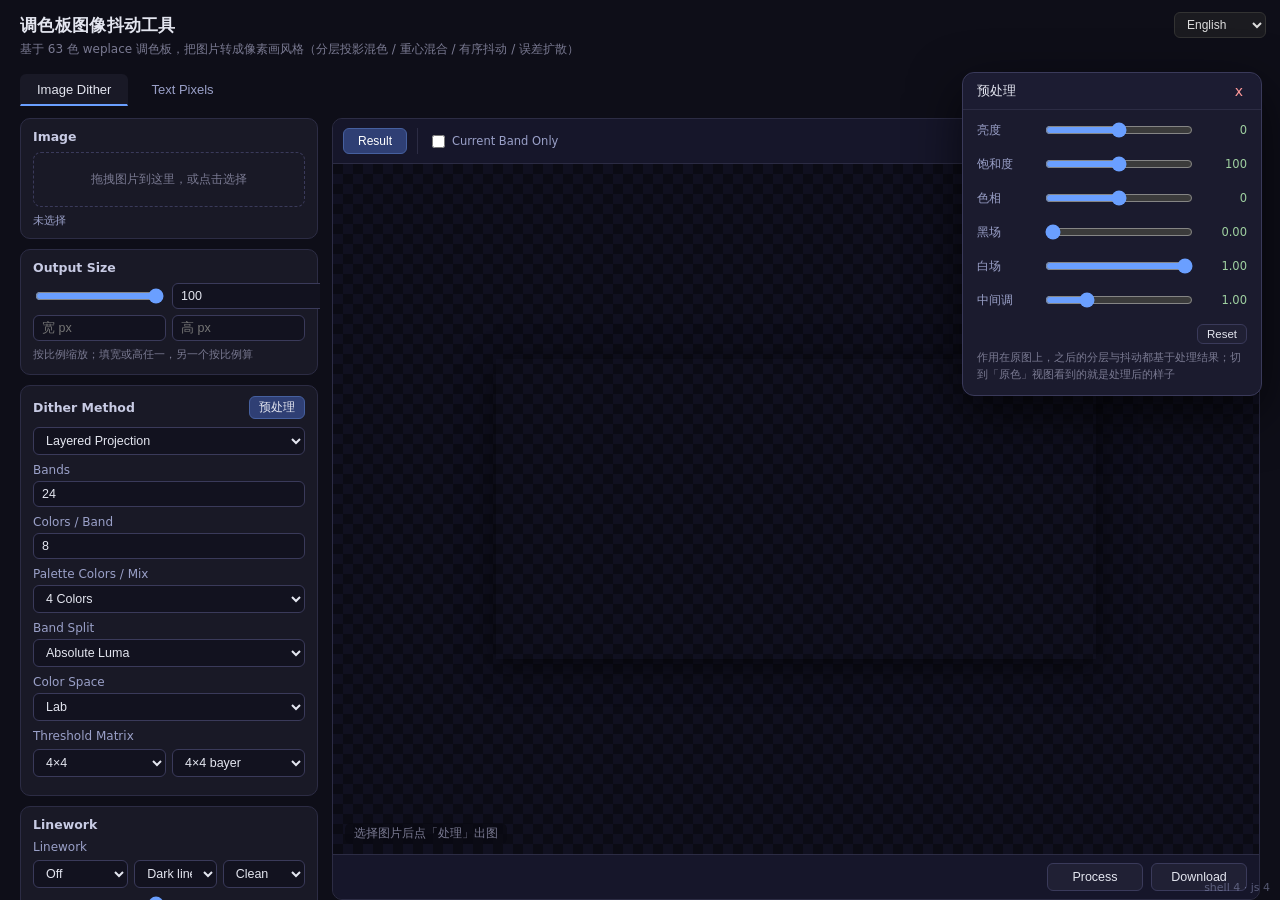
==== docs/index.html @ 158d2cd9 "Show the preprocessed image in the click-to-source view The source toggle bypassed preprocessImage, " ====
<!DOCTYPE html>
<html lang="zh-CN">
<head>
  <meta charset="UTF-8">
  <meta name="viewport" content="width=device-width, initial-scale=1.0">
  <title>调色板图像抖动工具</title>
  <link rel="icon" href="data:,">
  <!-- 外壳版本号：必须与 app.js 顶部的 SHELL_BUILD 相同。
       改完页面结构后跑 `python docs/update_asset_version.py --bump`，两处一起递增。
       app.js 拿它判断用户是不是加载到了缓存的旧 HTML。 -->
  <script>window.__DITHER_SHELL__ = '4';</script>
  <link rel="stylesheet" href="style.css?v=4f5b470a">
</head>
<body>
  <header>
    <h1>调色板图像抖动工具</h1>
    <p class="sub">基于 63 色 weplace 调色板，把图片转成像素画风格（分层投影混色 / 重心混合 / 有序抖动 / 误差扩散）</p>
  </header>

  <select id="langSel" class="lang-sel" title="Language">
    <option value="zh">中文</option>
    <option value="en">English</option>
  </select>

  <nav class="tabs">
    <button class="tab active" data-tab="image" data-i18n="图像抖动">图像抖动</button>
    <button class="tab" data-tab="text" data-i18n="汉字像素图">汉字像素图</button>
  </nav>

  <!-- ===================== 图像抖动：左参数栏 / 中央工作区 / 右编辑栏 ===================== -->
  <div class="workspace" id="panel-image">

    <!-- ---------------- 左栏：图像 / 尺寸 / 方法参数 / 调色板 ---------------- -->
    <aside class="rail rail-left">
      <section class="card">
        <div class="card-head"><h3 data-i18n="图像">图像</h3></div>
        <div id="dropZone" class="drop">拖拽图片到这里，或点击选择</div>
        <input type="file" id="fileInput" accept="image/*" style="display:none">
        <div class="meta" id="imgMeta">未选择</div>
        <canvas id="srcCanvas" class="thumb hidden"></canvas>
      </section>

      <section class="card">
        <div class="card-head"><h3 data-i18n="输出尺寸">输出尺寸</h3></div>
        <div class="row">
          <input type="range" id="compression" min="1" max="100" value="100" style="flex:1">
          <input type="number" id="compNum" min="1" max="100" value="100" class="num">
        </div>
        <div class="row">
          <input type="number" id="widthInput" placeholder="宽 px" min="1" class="num wide">
          <input type="number" id="heightInput" placeholder="高 px" min="1" class="num wide">
        </div>
        <div class="hint">按比例缩放；填宽或高任一，另一个按比例算</div>
      </section>

      <section class="card">
        <div class="card-head">
          <h3 data-i18n="抖动方法">抖动方法</h3>
          <button class="mini primary" id="openPre" data-i18n="预处理">预处理</button>
        </div>
        <select id="method">
          <option value="projection" selected data-i18n="分层投影混色">分层投影混色</option>
          <option value="barycentric" data-i18n="重心混合">重心混合</option>
          <option value="ordered" data-i18n="有序抖动">有序抖动</option>
          <option value="error_diffusion" data-i18n="误差扩散">误差扩散</option>
          <option value="direct" data-i18n="直接投影">直接投影</option>
        </select>

        <div id="orderedParams" class="params hidden">
          <div class="field">
            <label>强度 <span class="val" id="strengthVal">64</span></label>
            <input type="range" id="strength" min="0" max="128" value="64">
          </div>
          <div class="field">
            <label data-i18n="色彩空间">色彩空间</label>
            <select id="colorSpace"><option>RGB</option><option>Lab</option><option>HSV</option></select>
          </div>
          <div class="field">
            <label data-i18n="阈值矩阵">阈值矩阵</label>
            <select id="matrix"></select>
          </div>
        </div>

        <div id="edParams" class="params hidden">
          <div class="field">
            <label data-i18n="扩散核">扩散核</label>
            <select id="filter"><option>FS</option><option>Jarvis</option><option>Stucki</option></select>
          </div>
          <div class="field">
            <label>alpha <span class="val" id="alphaVal">1.00</span></label>
            <input type="range" id="alpha" min="0" max="1" step="0.05" value="1">
          </div>
          <div class="field">
            <label data-i18n="误差上限">误差上限 <span class="val" id="edCapVal">270</span></label>
            <div class="row">
              <input type="range" id="edCap" min="255" max="299" step="1" value="270" style="flex:1">
              <label class="inline"><input type="checkbox" id="edCapOff"> <span data-i18n="不限">不限</span></label>
            </div>
          </div>
        </div>

        <div id="directParams" class="params hidden">
          <div class="field">
            <label data-i18n="色彩空间">色彩空间</label>
            <select id="directSpace">
              <option value="RGB" selected>RGB</option>
              <option value="Lab">Lab</option>
            </select>
          </div>
          <div class="field">
            <label>L* <span class="val" id="labWLVal">1.00</span></label>
            <input type="range" id="labWL" min="0" max="4" step="0.1" value="1">
          </div>
          <div class="field">
            <label>a* <span class="val" id="labWAVal">1.00</span></label>
            <input type="range" id="labWA" min="0" max="4" step="0.1" value="1">
          </div>
          <div class="field">
            <label>b* <span class="val" id="labWBVal">1.00</span></label>
            <input type="range" id="labWB" min="0" max="4" step="0.1" value="1">
          </div>
        </div>

        <div id="baryParams" class="params hidden">
          <div class="field">
            <label data-i18n="阈值矩阵">阈值矩阵</label>
            <select id="baryMatrix"></select>
          </div>
          <div class="field">
            <label>扰动强度 <span class="val" id="baryStrengthVal">64</span></label>
            <input type="range" id="baryStrength" min="0" max="128" value="64">
          </div>
          <div class="field">
            <label><input type="checkbox" id="gamut"> 凸包投影（改善饱和色）</label>
            <label><input type="checkbox" id="projLab" checked> <span data-i18n="投影走 Lab">投影走 Lab</span></label>
          </div>
          <div class="field">
            <label>面内精修 <span class="val" id="refineVal">2</span> 轮</label>
            <input type="range" id="refine" min="0" max="4" step="1" value="2">
          </div>
          <div class="field">
            <label>混合跨度上限 <span class="val" id="mixSpanVal">35</span></label>
            <input type="range" id="mixSpan" min="0" max="60" step="5" value="35">
          </div>
          <div class="field">
            <label>权重截断 <span class="val" id="minWeightVal">0.00</span></label>
            <input type="range" id="minWeight" min="0" max="0.5" step="0.05" value="0">
          </div>
          <div class="field">
            <label>边缘保护阈值 <span class="val" id="edgeGuardVal">0</span></label>
            <input type="range" id="edgeGuard" min="0" max="50" value="0">
          </div>
        </div>

        <div id="projParams" class="params">
          <div class="field">
            <label data-i18n="层数">层数</label>
            <input type="number" id="projBands" min="2" max="64" value="24">
          </div>
          <div class="field">
            <label data-i18n="每层色数">每层色数</label>
            <input type="number" id="projColors" min="2" max="32" value="8">
          </div>
          <div class="field">
            <label data-i18n="每色用几个板内色混合">每色用几个板内色混合</label>
            <select id="projMixColors">
              <option value="4" selected data-i18n="4 色">4 色</option>
              <option value="3" data-i18n="3 色">3 色</option>
              <option value="2" data-i18n="2 色">2 色</option>
            </select>
          </div>
          <div class="field">
            <label data-i18n="分层依据">分层依据</label>
            <select id="projEdge">
              <option value="linear" data-i18n="绝对明度">绝对明度</option>
              <option value="quantile" data-i18n="自适应等频">自适应等频</option>
            </select>
          </div>
          <div class="field">
            <label data-i18n="色彩空间">色彩空间</label>
            <select id="projSpace"><option>Lab</option><option>RGB</option></select>
          </div>
          <div class="field">
            <label data-i18n="阈值矩阵">阈值矩阵</label>
            <div class="row">
              <select id="projMatrixSize"><option value="4" selected>4×4</option><option value="2">2×2</option></select>
              <select id="projMatrix"></select>
            </div>
          </div>
        </div>
      </section>
      <section class="card">
        <div class="card-head"><h3 data-i18n="线稿">线稿</h3></div>
          <div class="field">
            <label data-i18n="线稿">线稿</label>
            <div class="row">
              <select id="projLineKeep" style="flex:1.2">
                <option value="0" selected data-i18n="关">关</option>
                <option value="1" data-i18n="弱">弱</option>
                <option value="2" data-i18n="中">中</option>
                <option value="3" data-i18n="强">强</option>
                <option value="4" data-i18n="整片暗部">整片暗部</option>
              </select>
              <select id="projLineDir" style="flex:1" title="暗线 / 亮线">
                <option value="dark" selected data-i18n="暗线">暗线</option>
                <option value="light" data-i18n="亮线">亮线</option>
              </select>
              <select id="projLineClean" style="flex:1">
                <option value="1" selected data-i18n="清理">清理</option>
                <option value="0" data-i18n="原样">原样</option>
              </select>
            </div>
            <div class="row" style="margin-top:4px">
              <input type="range" id="projLineL" min="15" max="90" step="1" value="55" style="flex:1"
                     title="线色亮度阈值 L*：暗线取更暗的色，亮线取更亮的色">
              <span class="hint" id="projLineLVal" style="min-width:34px;text-align:right">55</span>
            </div>
            <div class="row" style="margin-top:4px">
              <span class="hint" id="lineInfo">线 0 段</span>
              <select id="projLineMode" style="flex:1" title="线稿对象：跟随投影，或统一固定成某个板内色">
                <option value="project" selected data-i18n="跟随投影">跟随投影</option>
                <option value="fixed" data-i18n="固定色">固定色</option>
              </select>
              <button class="mini" id="linePickFixed" data-i18n="取色">取色</button>
            </div>
          </div>
      </section>


      <section class="card">
        <div class="card-head"><h3>调色板 <span class="badge" id="palCount">63</span>/63</h3></div>
        <div class="pal-buttons">
          <button class="small" id="selAll" title="全部选中" data-i18n="全选">全选</button>
          <button class="small" id="selNone" title="全部取消" data-i18n="全不选">全不选</button>
          <button class="small" id="selFree" title="只选免费色" data-i18n="选免费">选免费</button>
          <button class="small" id="selPaid" title="只选付费色" data-i18n="选付费">选付费</button>
        </div>
        <div id="paletteSwatches" class="palette"></div>
      </section>
    </aside>

    <!-- ---------------- 中央：工作区（唯一画布） ---------------- -->
    <main class="stage">
      <div class="stage-bar">
        <div class="views" id="viewTabs">
          <button data-view="result" class="active" data-i18n="成品">成品</button>
          <button data-view="source" class="layer-only" data-i18n="原色">原色</button>
          <button data-view="projection" class="layer-only" data-i18n="投影色">投影色</button>
          <button data-view="final" class="layer-only" data-i18n="抖动色">抖动色</button>
          <label class="inline layer-toggle layer-only">
            <input type="checkbox" id="layerOnly"> 只看当前层
          </label>
        </div>
        <div class="stage-actions">
          <span class="zoom" id="zoomLabel">适配</span>
          <button class="mini" id="zoomFit" data-i18n="适应">适应</button>
          <button class="mini" id="zoom100">1:1</button>
          <button id="enterEditor" class="primary" data-i18n="进入分层编辑器">进入分层编辑器</button>
          <button id="exitEditor" class="hidden" data-i18n="退出编辑器">退出编辑器</button>
        </div>
      </div>
      <div class="stage-body" id="stageBody">
        <div class="canvas-fit" id="canvasFit">
          <canvas id="dstCanvas"></canvas>
          <canvas id="cursorLayer" class="cursor-layer"></canvas>
        </div>
        <div class="stage-hint" id="stageHint">选择图片后点「处理」出图</div>
      </div>
      <div class="stage-foot">
        <button id="processBtn" data-i18n="处理">处理</button>
        <button id="downloadBtn" data-i18n="下载结果">下载结果</button>
      </div>
    </main>

    <!-- ---------------- 右栏：图层 / 色阶入口 / 画笔 / 颜色槽（仅编辑器） ---------------- -->
    <aside class="rail rail-right" id="railRight">
      <section class="card">
        <div class="card-head">
          <h3>图层 <span class="badge" id="bandCount">-</span></h3>
          <button class="mini" id="openEdge" data-i18n="阈值…">阈值…</button>
        </div>
        <div class="band-list" id="bandList"></div>
      </section>

      <section class="card">
        <div class="card-head">
          <h3 data-i18n="色阶">色阶</h3>
          <span class="hint" style="font-size:11px">已并入「预处理」</span>
        </div>
        <div class="hint" id="gradeSummary">黑场 0.00 / 白场 1.00 / 中间调 1.00</div>
        <div class="row">
          <span class="badge" id="lockBadge">未锁定</span>
          <button class="mini hidden" id="unlockBtn" title="清除全部手绘，之后可以改分层与尺寸" data-i18n="解锁并清除上色">解锁并清除上色</button>
        </div>
        <div class="hint" id="lockHint"></div>
      </section>

      <section class="card">
        <div class="card-head">
          <h3>画笔 <span class="badge" id="brushState">画笔</span></h3>
        </div>
        <div class="row">
          <span class="hint">大小</span>
          <input type="range" id="brushSize" min="1" max="40" value="6" style="flex:1">
          <span class="hint" id="brushSizeVal">6</span>
        </div>
        <div class="row">
          <label class="inline"><input type="checkbox" id="brushErase"> 橡皮</label>
          <label class="inline"><input type="checkbox" id="brushCrossBand"> 跨层涂</label>
        </div>
        <div class="row">
          <label class="inline"><input type="checkbox" id="highlightOn" checked> 高亮当前色</label>
        </div>
        <div class="row">
          <button class="mini" id="undoBtn" title="Ctrl+Z" data-i18n="撤销">撤销</button>
          <button class="mini" id="redoBtn" title="Ctrl+Shift+Z" data-i18n="重做">重做</button>
          <button class="mini" id="brushClear" data-i18n="清除本层手绘">清除本层手绘</button>
        </div>
        <div class="brush-current">
          <span class="swatch big" id="brushSwatch"></span>
          <span id="brushLabel">未选颜色（点下面的色块）</span>
        </div>
        <div class="hint" style="margin-top:4px">按住 Alt 取色：弹出 63 色盘，点色盘或图上取色 → 当前层新建颜色</div>
      </section>

      <section class="card">
        <div class="card-head">
          <h3 data-i18n="这一层的颜色">这一层的颜色</h3>
          <span>
            <button class="mini" id="addSlot" data-i18n="+ 颜色">+ 颜色</button>
            <button class="mini" id="importAuto" data-i18n="导入自动">导入自动</button>
          </span>
        </div>
        <div class="slot-list" id="slotList"></div>
      </section>
    </aside>
  </div>

  <!-- ===================== 汉字像素图 ===================== -->
  <div class="container hidden" id="panel-text">
    <div class="controls">
      <div class="field">
        <label data-i18n="文字">文字</label>
        <textarea id="txtInput" rows="4" spellcheck="false">你好世界</textarea>
      </div>

      <div class="field">
        <label data-i18n="字体">字体</label>
        <select id="txtFont"></select>
        <div class="row" style="margin-top:6px">
          <button class="small" id="txtFontUpload" data-i18n="载入字体文件…">载入字体文件…</button>
          <span class="hint" id="txtFontName" style="margin:0"></span>
        </div>
        <input type="file" id="txtFontFile" accept=".ttf,.otf,.woff,.woff2" style="display:none">
      </div>

      <div class="field">
        <label><span data-i18n="字号">字号</span><span id="txtSizeVal">16</span> px</label>
        <div class="row">
          <input type="range" id="txtSizeRange" min="6" max="64" value="16" style="flex:1">
          <input type="number" id="txtSize" min="6" max="64" value="16" style="width:64px">
        </div>
        <div class="hint">建议 ≥12px：普通字体在更小的字号下会糊成一团；想要更小的像素字，
          用下面的「载入字体文件…」挂一个专门的像素字体</div>
      </div>

      <div class="field">
        <label data-i18n="换行方式">换行方式</label>
        <select id="txtWrap">
          <option value="manual" data-i18n="手动">手动</option>
          <option value="auto" data-i18n="自动">自动</option>
        </select>
        <div class="row hidden" id="wrapRow" style="margin-top:6px">
          <span class="hint" style="margin:0">每行最多</span>
          <input type="number" id="txtWrapChars" min="1" max="64" value="8" style="width:64px">
          <span class="hint" style="margin:0">个全角字</span>
        </div>
      </div>

      <div class="field">
        <label>行距 <span id="txtGapVal">1</span> px</label>
        <input type="range" id="txtGap" min="0" max="16" value="1">
      </div>

      <div class="field">
        <label data-i18n="前景色">前景色</label>
        <div class="row">
          <input type="color" id="txtColor" value="#ffffff">
          <span class="hint" id="txtColorHex" style="margin:0">#ffffff</span>
        </div>
        <div class="row" style="margin-top:6px">
          <select id="txtPalGroup">
            <option value="all" data-i18n="调色板：全部 63 色">调色板：全部 63 色</option>
            <option value="gray" data-i18n="黑白灰">黑白灰</option>
            <option value="free" data-i18n="免费色">免费色</option>
            <option value="paid" data-i18n="付费色">付费色</option>
          </select>
        </div>
        <div id="txtPalette" class="palette-mini"></div>
        <div class="hint">想生成「只用免费色」的方案：这里切到免费色取前景，
          再把背景色也设成免费色即可</div>
      </div>

      <div class="field">
        <label data-i18n="背景色">背景色</label>
        <div class="row">
          <input type="color" id="txtBg" value="#000000">
          <label class="inline"><input type="checkbox" id="txtBgTransparent" checked> 透明背景</label>
        </div>
        <div class="hint">勾选透明后，导出的 PNG 带 alpha 通道；预览里的棋盘格就是透明区域</div>
      </div>

      <div class="field">
        <label data-i18n="灰度级数">灰度级数</label>
        <select id="txtLevels">
          <option value="1" data-i18n="1 级">1 级</option>
          <option value="2" data-i18n="2 级">2 级</option>
          <option value="3" data-i18n="3 级">3 级</option>
          <option value="4" selected data-i18n="4 级">4 级</option>
          <option value="6" data-i18n="6 级">6 级</option>
          <option value="8" data-i18n="8 级">8 级</option>
          <option value="16" data-i18n="16 级">16 级</option>
        </select>
        <div class="hint">把超采样算出的覆盖率量化成几档明暗，用灰阶画出「半覆盖」的笔画。
          低字号下比二值清晰得多；选 1 才是硬边像素风</div>
      </div>

      <div class="field">
        <label class="inline"><input type="checkbox" id="txtPalLock" checked> 颜色限制在调色板内</label>
        <div class="hint">勾选后各级灰度都会映射到调色板里最接近的颜色，导出的 PNG 100% 落在色表内。
          取消勾选则在前景/背景之间自由插值，会产生色表外的颜色</div>
      </div>

      <div class="field">
        <label><span data-i18n="边缘阈值">边缘阈值</span> <span id="txtThrVal">64</span></label>
        <input type="range" id="txtThr" min="1" max="254" value="64">
        <div class="hint" id="txtThrHint">仅「1 级（二值）」模式生效；小字号建议 50~80</div>
      </div>

      <div class="field">
        <label data-i18n="超采样">超采样</label>
        <select id="txtSupersample">
          <option value="1" data-i18n="1x">1x</option>
          <option value="2">2x</option>
          <option value="4" selected data-i18n="4x">4x</option>
          <option value="8" data-i18n="8x">8x</option>
        </select>
        <div class="hint">先在高分辨率渲染再降采样，低字号下笔画覆盖率估得更准、更完整</div>
      </div>

      <div class="field">
        <label data-i18n="导出放大倍数">导出放大倍数</label>
        <select id="txtScale">
          <option value="1" data-i18n="1x">1x</option>
          <option value="2">2x</option>
          <option value="4" selected data-i18n="4x">4x</option>
          <option value="8" data-i18n="8x">8x</option>
        </select>
      </div>

      <div class="buttons">
        <button id="txtDownload" data-i18n="下载 PNG">下载 PNG</button>
      </div>
      <div class="hint">
        输出是逐像素的位图（抗锯齿边缘已按阈值二值化）；预览按最近邻放大，不会糊。
      </div>
    </div>

    <div class="preview">
      <div class="panel">
        <h3>像素图 <span id="txtDims" class="hint" style="margin:0"></span></h3>
        <canvas id="txtCanvas"></canvas>
      </div>
    </div>
  </div>

<!-- ===================== 预处理浮窗（右上角，可拖动；默认展开，保证一定看得见） ===================== -->
<div id="prePanel" class="float-panel pre-panel">
  <div class="fp-title"><span data-i18n="预处理">预处理</span><span class="fp-close" id="preClose">x</span></div>
  <div class="grade-row"><span class="grade-name" data-i18n="亮度">亮度</span>
    <input type="range" id="preBright" min="-100" max="100" step="1" value="0">
    <span class="grade-val" id="preBrightVal">0</span></div>
  <div class="grade-row"><span class="grade-name" data-i18n="饱和度">饱和度</span>
    <input type="range" id="preSat" min="0" max="200" step="1" value="100">
    <span class="grade-val" id="preSatVal">100</span></div>
  <div class="grade-row"><span class="grade-name" data-i18n="色相">色相</span>
    <input type="range" id="preHue" min="-180" max="180" step="1" value="0">
    <span class="grade-val" id="preHueVal">0</span></div>
  <div class="grade-row"><span class="grade-name">黑场</span>
    <input type="range" id="preBlack" min="0" max="0.9" step="0.01" value="0">
    <span class="grade-val" id="preBlackVal">0.00</span></div>
  <div class="grade-row"><span class="grade-name">白场</span>
    <input type="range" id="preWhite" min="0.1" max="1" step="0.01" value="1">
    <span class="grade-val" id="preWhiteVal">1.00</span></div>
  <div class="grade-row"><span class="grade-name">中间调</span>
    <input type="range" id="preGamma" min="0.3" max="3" step="0.05" value="1">
    <span class="grade-val" id="preGammaVal">1.00</span></div>
  <div class="row" style="justify-content:flex-end; margin-top:10px">
    <button class="mini" id="preReset" data-i18n="复位">复位</button>
  </div>
  <div class="hint">作用在原图上，之后的分层与抖动都基于处理结果；切到「原色」视图看到的就是处理后的样子</div>
</div>

<!-- ===================== 色阶面板（可关闭） ===================== -->
<div id="gradePanel" class="float-panel hidden">
  <div class="fp-title"><span>色阶 · 截掉两端的灰</span><span class="fp-close" id="gradeClose">x</span></div>
  <canvas id="gradeHist" width="560" height="96"></canvas>
  <div class="grade-row"><span class="grade-name">黑场</span>
    <input type="range" id="gradeBlack" min="0" max="0.9" step="0.01" value="0">
    <span class="grade-val" id="gradeBlackVal">0.00</span></div>
  <div class="grade-row"><span class="grade-name">白场</span>
    <input type="range" id="gradeWhite" min="0.1" max="1" step="0.01" value="1">
    <span class="grade-val" id="gradeWhiteVal">1.00</span></div>
  <div class="grade-row"><span class="grade-name">中间调</span>
    <input type="range" id="gradeGamma" min="0.3" max="3" step="0.05" value="1">
    <span class="grade-val" id="gradeGammaVal">1.00</span></div>
  <div class="row" style="justify-content:flex-end; margin-top:10px">
    <button class="mini" id="gradeReset" data-i18n="复位">复位</button>
    <button class="mini primary" id="gradeApply" data-i18n="应用">应用</button>
  </div>
  <div class="hint">PS 输入白场语义：先按黑/白场拉伸，超出部分钳到端点 —— 灰底会被压成纯黑或纯白</div>
</div>

<!-- ===================== 单个颜色槽的参数弹窗 ===================== -->
<div id="slotDialog" class="float-panel hidden">
  <div class="fp-title"><span id="slotDialogTitle">颜色参数</span><span class="fp-close" id="slotDialogClose">x</span></div>
  <div id="slotDialogBody" class="slot-dialog-body"></div>
  <div class="row" style="justify-content:flex-end; padding:0 14px">
    <button class="mini" id="slotDialogDel" data-i18n="删除这个颜色">删除这个颜色</button>
    <button class="mini primary" id="slotDialogOk" data-i18n="完成">完成</button>
  </div>
</div>

<!-- ===================== 分层阈值面板（可关闭） ===================== -->
<div id="edgePanel" class="float-panel hidden">
  <div class="fp-title"><span>分层阈值</span><span class="fp-close" id="edgeClose">x</span></div>
  <canvas id="edgeBar" width="560" height="120"></canvas>
  <div class="hint" id="edgeVals"></div>
  <div class="hint">拖动面板上的细线调整分界；两端固定。背景直方图标出像素落在哪。</div>
</div>

  <script src="delaunay.js?v=4f5b470a"></script>
  <script src="dither.js?v=4f5b470a"></script>
  <script src="textpixel.js?v=4f5b470a"></script>
  <script src="app.js?v=4f5b470a"></script>

<div id="pickPalette" class="pick-palette hidden"></div>
<!-- 外壳版本水印：报「看不到某功能」时先看这里的数字，对不上就是缓存了旧 HTML -->
<div id="shellTag" class="shell-tag" title="页面外壳版本；与最新版不符说明加载的是缓存旧页面"></div>
</body>
</html>
---- docs/style.css ----
/* ============================================================
   调色板图像抖动工具 — 样式
   布局：header / tabs / workspace(左参数栏 · 中央工作区 · 右编辑栏)
   中央工作区是唯一的画布区域，进入编辑器后右栏展开、画布变工作台
   ============================================================ */

:root {
  --bg: #0e0e18;
  --bg-card: #191926;
  --bg-card-2: #202034;
  --line: #2c2c44;
  --line-2: #3a3a5a;
  --text: #e4e6f0;
  --text-dim: #9aa0c8;
  --text-faint: #7a7a92;
  --accent: #6a9fff;
  --accent-2: #5a6fb8;
  --warn: #ffd54f;
  --ok: #9fd0a0;
  --rail-w: 300px;
  --rail-r-w: 340px;
}

* { box-sizing: border-box; }

html, body {
  margin: 0; padding: 0;
  background: var(--bg); color: var(--text);
  font-family: "Segoe UI", "Microsoft YaHei", system-ui, sans-serif;
  font-size: 13px;
}

header { padding: 14px 20px 6px; }
header h1 { margin: 0; font-size: 17px; font-weight: 600; letter-spacing: .3px; }
header .sub { margin: 4px 0 0; font-size: 12px; color: var(--text-faint); }

/* ---------- 顶部页签 ---------- */
.tabs { display: flex; gap: 6px; padding: 10px 20px 0; }
.tab {
  padding: 7px 16px; font-size: 13px; cursor: pointer;
  background: transparent; color: var(--text-dim);
  border: 1px solid transparent; border-bottom: 2px solid transparent;
  border-radius: 6px 6px 0 0;
}
.tab:hover { color: var(--text); background: #1d1d30; }
.tab.active { background: var(--bg-card); color: var(--text); border-bottom-color: var(--accent); }

.hidden { display: none !important; }

/* ============================================================
   工作区：左栏 / 中央 / 右栏
   ============================================================ */
.workspace {
  display: grid;
  grid-template-columns: var(--rail-w) minmax(0, 1fr);
  gap: 12px;
  padding: 12px 20px 20px;
  align-items: stretch;
  height: calc(100vh - 118px);
}
body.editing .workspace { grid-template-columns: var(--rail-w) minmax(0, 1fr) var(--rail-r-w); }

.rail {
  display: flex; flex-direction: column; gap: 10px; min-width: 0;
  max-height: calc(100vh - 118px); overflow-y: auto; padding-right: 2px;
}
.rail-right { display: none; }
body.editing .rail-right { display: flex; }

/* ---------- 卡片 ---------- */
.card {
  background: var(--bg-card); border: 1px solid var(--line);
  border-radius: 10px; padding: 10px 12px;
}
.card-head {
  display: flex; align-items: center; justify-content: space-between;
  gap: 8px; margin-bottom: 8px;
}
.card-head h3 { margin: 0; font-size: 12.5px; font-weight: 600; color: #c8cbe4; }
.badge {
  font-size: 11px; color: var(--text-dim); font-weight: normal;
  background: #21213a; border-radius: 10px; padding: 1px 8px;
}

/* ---------- 表单 ---------- */
select, input[type="number"], input[type="text"], textarea {
  width: 100%; padding: 5px 8px; font-size: 12.5px;
  background: #12121f; color: var(--text);
  border: 1px solid var(--line-2); border-radius: 6px;
}
select:focus, input:focus, textarea:focus { outline: 1px solid var(--accent); }
input[type="range"] { accent-color: var(--accent); }
input[type="checkbox"] { accent-color: var(--accent); }

.num { width: 64px; flex-shrink: 0; }
.num.wide { flex: 1; }
.row { display: flex; gap: 6px; align-items: center; margin: 6px 0; }
.row > span { flex-shrink: 0; }
.field { margin: 8px 0; }
.field > label { display: block; margin-bottom: 4px; font-size: 12px; color: var(--text-dim); }
.field > label .val { color: var(--ok); font-size: 11px; }
.params { margin-top: 8px; }
.inline { display: inline-flex; align-items: center; gap: 4px; color: var(--text-dim); }
.hint { font-size: 11px; color: var(--text-faint); line-height: 1.5; margin-top: 4px; }
.meta { font-size: 11px; color: var(--text-dim); margin-top: 6px; word-break: break-all; }

button {
  padding: 6px 12px; font-size: 12.5px; cursor: pointer;
  background: var(--bg-card-2); color: var(--text);
  border: 1px solid var(--line-2); border-radius: 6px;
}
button:hover { background: #2b2b48; border-color: #4a4a70; }
button:disabled { opacity: .45; cursor: default; }
button.primary { background: #2f3f74; border-color: #46609f; }
button.primary:hover { background: #3a4d8a; }
button.mini { padding: 3px 9px; font-size: 11.5px; }
button.small { padding: 3px 8px; font-size: 11px; }

/* ---------- 图像 ---------- */
.drop {
  border: 1px dashed var(--line-2); border-radius: 8px;
  padding: 18px 10px; text-align: center; font-size: 12px; color: var(--text-faint);
  cursor: pointer;
}
.drop:hover { border-color: var(--accent); color: var(--text-dim); }
.thumb { width: 100%; border-radius: 6px; margin-top: 8px; image-rendering: pixelated; }

/* ---------- 调色板 ---------- */
.pal-buttons { display: flex; gap: 4px; margin-bottom: 6px; }
.palette { display: grid; grid-template-columns: repeat(auto-fill, minmax(26px, 1fr)); gap: 3px; }
.swatch {
  border-radius: 4px; cursor: pointer; display: inline-block;
  box-shadow: inset 0 0 0 1px rgba(0, 0, 0, .45);
}
.palette .swatch { aspect-ratio: 1 / 1; }
.palette .swatch.off { opacity: .2; }
.palette .swatch:hover { outline: 2px solid var(--accent); }
.swatch.paid { box-shadow: inset 0 0 0 2px var(--warn); }
.swatch.big { width: 30px; height: 30px; border-radius: 6px; flex-shrink: 0; }

/* ============================================================
   中央工作区
   ============================================================ */
.stage {
  display: flex; flex-direction: column; min-width: 0; min-height: 0;
  height: calc(100vh - 118px);
  background: var(--bg-card); border: 1px solid var(--line); border-radius: 10px;
  overflow: hidden;
}
.stage-bar {
  display: flex; align-items: center; justify-content: space-between; gap: 10px;
  padding: 8px 10px; background: #16162a; border-bottom: 1px solid var(--line);
  flex-wrap: wrap;
}
.views { display: flex; gap: 4px; }
.views button {
  padding: 5px 14px; font-size: 12px; border-radius: 6px;
  background: transparent; border: 1px solid transparent; color: var(--text-dim);
}
.views button:hover { background: #232340; color: var(--text); }
.views button.active { background: #2f3f74; border-color: #46609f; color: #fff; }
.views button:disabled { opacity: .35; }
body:not(.editing) .views button.layer-only { display: none; }

.stage-actions { display: flex; gap: 6px; align-items: center; }
.zoom { font-size: 11.5px; color: var(--text-dim); min-width: 48px; text-align: right; }

.stage-body {
  position: relative; flex: 1; min-height: 300px;
  display: flex; align-items: center; justify-content: center;
  background:
    linear-gradient(45deg, #101020 25%, transparent 25%, transparent 75%, #101020 75%) 0 0 / 20px 20px,
    linear-gradient(45deg, #101020 25%, #0b0b14 25%, #0b0b14 75%, #101020 75%) 10px 10px / 20px 20px;
  overflow: hidden;
}
.canvas-fit { position: relative; line-height: 0; transform-origin: center center; }
#dstCanvas {
  display: block; image-rendering: auto; max-width: 100%;
  box-shadow: 0 6px 28px rgba(0, 0, 0, .55);
}
/* 放大到 100% 以上才用最近邻：缩小时用 pixelated 会在非整数缩放下产生
   规则的重采样纹理，看起来像深色棋盘格 —— 曾经被误判成抖动算法坏了 */
#dstCanvas.zoom-in { image-rendering: pixelated; }
.cursor-layer {
  position: absolute; inset: 0; pointer-events: none;
  width: 100%; height: 100%;
}
.stage-hint {
  position: absolute; left: 12px; bottom: 10px;
  font-size: 11.5px; color: var(--text-faint);
  background: rgba(10, 10, 18, .78); padding: 3px 9px; border-radius: 6px;
  pointer-events: none; max-width: 70%;
}

/* 编辑器模式下画布可涂 */
body.editing #dstCanvas { cursor: crosshair; }

/* ============================================================
   右栏：图层 / 画笔 / 颜色槽
   ============================================================ */
.band-list { display: flex; flex-direction: column; gap: 3px; max-height: 34vh; overflow-y: auto; }
.band-item {
  display: grid; grid-template-columns: 54px 1fr 44px; gap: 6px;
  align-items: center; padding: 5px 7px; border-radius: 6px;
  cursor: pointer; font-size: 12px; border: 1px solid transparent;
}
.band-item .tag { grid-column: 1 / -1; margin-top: -2px; }
.band-item:hover { background: #22223a; }
.band-item.active { background: #2f3f74; border-color: #46609f; }
.band-item .name { color: #dfe3ff; }
.band-item .tag { font-size: 10.5px; color: var(--ok); }
.band-item .bar { position: relative; height: 12px; background: #12121f; border-radius: 3px; overflow: hidden; }
.band-item .bar i {
  position: absolute; left: 0; top: 0; bottom: 0;
  background: linear-gradient(90deg, #2b4a8a, #5a8bd8);
}
.band-item .lum { position: absolute; inset: 0; opacity: .55; }
.band-item .pct { text-align: right; font-size: 10.5px; color: var(--text-faint); }

.slot-list { display: flex; flex-direction: column; gap: 6px; max-height: 44vh; overflow-y: auto; }
.slot-card {
  background: var(--bg-card-2); border: 1px solid transparent;
  border-radius: 8px; padding: 7px 8px;
}
.slot-card.sel { border-color: var(--warn); box-shadow: 0 0 0 1px rgba(255, 213, 79, .35); }
.slot-card.pending { opacity: .7; border-left: 3px solid var(--accent); }
.slot-main { display: flex; gap: 5px; align-items: center; }
.slot-main .swatch { width: 26px; height: 26px; flex-shrink: 0; }
.slot-main select { flex: 1; min-width: 0; font-size: 11.5px; padding: 3px 5px; }
.slot-main input[type="color"] {
  width: 26px; height: 26px; padding: 0; border: none; background: none; flex-shrink: 0;
}
.slot-main button { padding: 2px 7px; font-size: 11px; }
.slot-params {
  display: grid; grid-template-columns: 1fr 1fr; gap: 5px 8px;
  margin-top: 7px; font-size: 11px; color: var(--text-dim);
}
.slot-params label { display: flex; align-items: center; gap: 4px; }
.slot-params select { font-size: 11px; padding: 2px 4px; }
.slot-params input[type="range"] { flex: 1; min-width: 0; }
.slot-params input[type="number"] { width: 52px; padding: 2px 4px; font-size: 11px; }
.slot-note { margin-top: 5px; font-size: 10.5px; color: var(--text-faint); line-height: 1.45; }
.slot-pending-tag {
  font-size: 10px; color: var(--text-dim); background: #1a1a30;
  border-radius: 3px; padding: 1px 5px; margin-left: auto;
}

.brush-current {
  display: flex; align-items: center; gap: 8px; margin-top: 8px;
  font-size: 12px; color: var(--text-dim);
}

/* ============================================================
   浮动面板（色阶 / 分层阈值）
   ============================================================ */
.float-panel {
  /* 默认底部居中：不挡顶部视图栏、也不挡右栏；拖动后记住位置 */
  position: fixed; left: 50%; transform: translateX(-50%);
  top: auto; bottom: 92px;
  width: 560px; max-width: calc(100vw - 40px);
  background: #1b1b2e; border: 1px solid var(--line-2); border-radius: 12px;
  box-shadow: 0 18px 52px rgba(0, 0, 0, .65);
  padding: 0 0 12px; z-index: 80;
}
.fp-title {
  display: flex; align-items: center; justify-content: space-between;
  padding: 9px 14px; background: #23234240; border-bottom: 1px solid var(--line);
  font-size: 13px; border-radius: 12px 12px 0 0;
  cursor: move; user-select: none;      /* 整条标题栏都是拖动抓手 */
}
.fp-close { cursor: pointer; color: #ff9a9a; font-size: 14px; padding: 0 4px; }
.float-panel canvas { display: block; margin: 10px auto 6px; width: calc(100% - 24px); }
.float-panel { max-height: 62vh; overflow-y: auto; }
.grade-row { display: flex; align-items: center; gap: 8px; padding: 0 14px; margin: 6px 0; }
.grade-name { width: 48px; flex-shrink: 0; font-size: 12px; color: var(--text-dim); }
.grade-row input[type="range"] { flex: 1; }
.grade-val { width: 44px; text-align: right; font-size: 11.5px; color: var(--ok); }
.float-panel .hint, .float-panel .row { padding: 0 14px; }

/* ============================================================
   汉字像素图（沿用原有表单样式）
   ============================================================ */
.container { display: flex; gap: 20px; padding: 20px; align-items: flex-start; }
.controls {
  width: 340px; flex-shrink: 0; max-height: 82vh; overflow-y: auto;
  background: var(--bg-card); border: 1px solid var(--line);
  border-radius: 10px; padding: 14px;
}
.palette-mini { display: flex; flex-wrap: wrap; gap: 3px; max-height: 120px; overflow-y: auto; }
.pswatch { width: 18px; height: 18px; border-radius: 3px; cursor: pointer; }
.pswatch:hover { outline: 2px solid var(--accent); }
.buttons { display: flex; gap: 8px; margin-top: 12px; }
.preview { flex: 1; display: flex; gap: 16px; min-width: 0; }
.panel { flex: 1; min-width: 0; max-height: 80vh; overflow-y: auto; }
.panel h3 {
  font-size: 14px; margin: 0 0 8px; color: #c0c0d8;
  position: sticky; top: 0; background: var(--bg); z-index: 1; padding: 2px 0;
}
.paid-mark { color: var(--warn); }
.field input[type="color"] {
  width: 40px; height: 24px; padding: 0; border: 1px solid var(--line-2);
  border-radius: 4px; background: none; vertical-align: middle;
}

/* 窄屏：右栏塞不下就把画布优先 */
@media (max-width: 1180px) {
  body.editing .workspace { grid-template-columns: 260px minmax(0, 1fr); }
  body.editing .rail-right {
    grid-column: 1 / -1; flex-direction: row; flex-wrap: wrap;
  }
  body.editing .rail-right .card { flex: 1 1 260px; }
}
@media (max-width: 900px) {
  .workspace, body.editing .workspace {
    grid-template-columns: minmax(0, 1fr); height: auto;
  }
  .rail, .stage { max-height: none; height: auto; }
  .rail-left { order: 2; }
  .stage { order: 1; min-height: 60vh; }
  .stage-body { min-height: 50vh; }
}

/* 工作区底部动作条 */
.stage-foot {
  display: flex; gap: 8px; justify-content: flex-end;
  padding: 8px 12px; border-top: 1px solid var(--line);
  background: #16162a;
}
.stage-foot button { min-width: 96px; }

/* 视图栏里的「只看当前层」 */
.layer-toggle {
  font-size: 11.5px; color: var(--text-dim); margin-left: 6px;
  border-left: 1px solid var(--line); padding-left: 10px;
}

/* 单个颜色槽的弹窗（放得下所有控件） */
#slotDialog { width: 760px; max-width: calc(100vw - 40px); }
#slotDialog .slot-dialog-body {
  display: grid; grid-template-columns: 1fr 1fr; gap: 12px 18px;
  padding: 14px 18px; font-size: 12.5px; color: var(--text-dim);
}
.slot-dialog-body label { display: flex; align-items: center; gap: 6px; }
.slot-dialog-body select, .slot-dialog-body input[type="number"] { flex: 1; }
.slot-dialog-body input[type="range"] { flex: 1; }
.slot-dialog-body .full { grid-column: 1 / -1; }

/* 颜色槽卡片精简：只留色块 + 色号 + 方法摘要 */
.slot-main .slot-sum { font-size: 10.5px; color: var(--text-faint); white-space: nowrap; }

/* 色阶与阈值画布：可直接拖线 */
#gradeHist, #edgeBar { cursor: grab; touch-action: none; }
#gradeHist.dragging, #edgeBar.dragging { cursor: grabbing; }

/* 弹窗：方法分段按钮 + 高级折叠 */
.method-tabs { display: flex; gap: 6px; flex-wrap: wrap; margin-bottom: 4px; }
.method-tabs .mt {
  flex: 1; min-width: 84px; padding: 7px 10px; font-size: 12.5px;
  background: #1c1c30; color: var(--text-dim); border: 1px solid var(--line-2);
  border-radius: 6px; cursor: pointer;
}
.method-tabs .mt:hover { background: #26264099; color: var(--text); }
.method-tabs .mt.active { background: #2f3f74; border-color: #46609f; color: #fff; }

.slot-dialog-body details.adv {
  border-top: 1px solid var(--line); padding-top: 10px; margin-top: 4px;
}
.slot-dialog-body details.adv summary {
  cursor: pointer; font-size: 12px; color: var(--text-dim); margin-bottom: 8px;
}
.slot-dialog-body .adv-grid {
  display: grid; grid-template-columns: 1fr 1fr; gap: 10px 18px;
}
.slot-dialog-body label.full { grid-column: 1 / -1; }
.slot-dialog-body .val { color: var(--ok); font-size: 11px; min-width: 26px; }

/* 右栏卡片：色号 / 方法 / 参数 三个控件等宽 */
.slot-main select[data-act="color"] { flex: 1.1; }
.slot-main select[data-act="method"] { flex: 1; }
.slot-main button[data-act="opts"] { flex-shrink: 0; }

/* 图层行里的小色块：每层的代表色 */
.band-item .tag { display: flex; align-items: center; gap: 4px; }
.band-item .tag i {
  width: 11px; height: 11px; border-radius: 2px; display: inline-block;
  box-shadow: inset 0 0 0 1px rgba(0,0,0,.5);
}
.band-item .tag em { font-style: normal; font-size: 10.5px; color: var(--text-faint); }

/* 画布放大后允许被中键拖出视口 */
.canvas-fit { will-change: transform; }


/* Alt 取色浮层：左侧弹出的放大色盘 */
.pick-palette {
  position: fixed;
  left: 12px;
  top: 50%;
  transform: translateY(-50%);
  z-index: 60;
  display: grid;
  grid-template-columns: repeat(7, 30px);
  gap: 3px;
  padding: 10px;
  background: rgba(18, 18, 22, .96);
  border: 1px solid var(--line, #333);
  border-radius: 10px;
  box-shadow: 0 10px 30px rgba(0, 0, 0, .5);
}
.pick-palette.hidden { display: none; }
.pick-palette .pk {
  width: 30px;
  height: 30px;
  border-radius: 4px;
  cursor: crosshair;
  box-shadow: inset 0 0 0 1px rgba(255, 255, 255, .12);
}
.pick-palette .pk:hover { outline: 2px solid #fff; outline-offset: 1px; }
.pick-palette .pk.paid { box-shadow: inset 0 0 0 2px rgba(255, 213, 79, .55); }
.pick-palette .pk-title {
  grid-column: 1 / -1;
  font-size: 11px;
  color: #999;
  text-align: center;
  margin-bottom: 2px;
}


/* 语言选择：固定在右上角，不参与页面流 */
.lang-sel {
  position: fixed;
  top: 12px;
  right: 14px;
  z-index: 60;
  width: auto;            /* 全局 select 是 width:100%，fixed 下会撑成一整条 */
  min-width: 92px;
  padding: 4px 8px;
  border-radius: 6px;
  background: #1b1b20;
  color: #ddd;
  border: 1px solid #333;
  font-size: 12px;
}


/* 预处理浮窗：默认贴右上角，可拖动（位置会被记住） */
.pre-panel { left: auto; right: 18px; top: 72px; bottom: auto; transform: none; width: 300px; }
.pre-panel .grade-row { padding: 4px 14px; }
.pre-panel .grade-name { width: 58px; }

/* 外壳版本水印：不挡操作，只用来判断是不是缓存了旧 HTML */
.shell-tag {
  position: fixed; right: 10px; bottom: 6px; z-index: 60;
  font-size: 11px; color: var(--text-dim); opacity: .5; pointer-events: none;
}
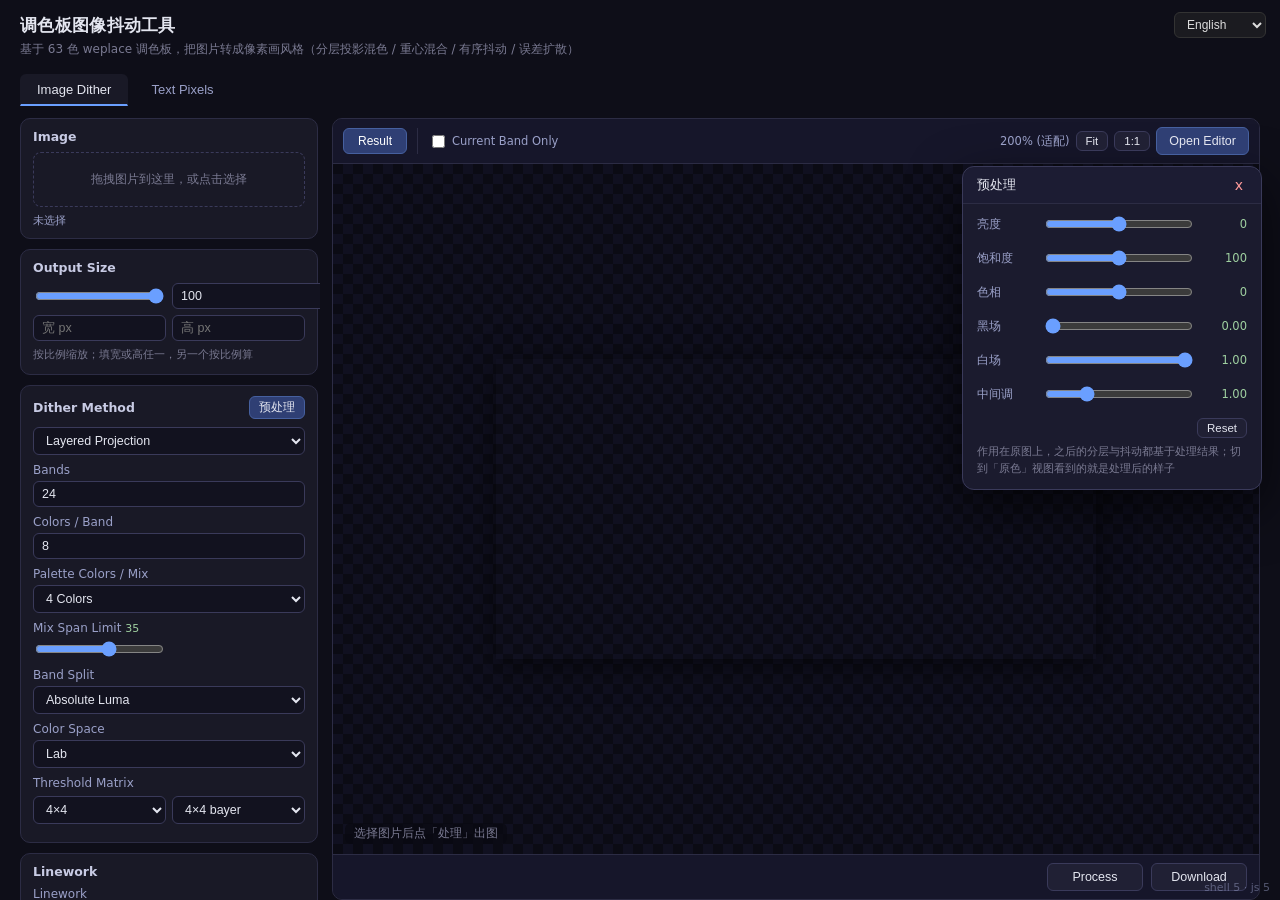
==== commit 2e319740: "Give layered projection a mix span and let line masks follow preprocessing Layered projection hardco" ====
--- a/docs/index.html
+++ b/docs/index.html
@@ -8,8 +8,8 @@
   <!-- 外壳版本号：必须与 app.js 顶部的 SHELL_BUILD 相同。
        改完页面结构后跑 `python docs/update_asset_version.py --bump`，两处一起递增。
        app.js 拿它判断用户是不是加载到了缓存的旧 HTML。 -->
-  <script>window.__DITHER_SHELL__ = '4';</script>
-  <link rel="stylesheet" href="style.css?v=4f5b470a">
+  <script>window.__DITHER_SHELL__ = '5';</script>
+  <link rel="stylesheet" href="style.css?v=264a0a42">
 </head>
 <body>
   <header>
@@ -168,6 +168,11 @@
               <option value="3" data-i18n="3 色">3 色</option>
               <option value="2" data-i18n="2 色">2 色</option>
             </select>
+          </div>
+          <div class="field">
+            <label>混合跨度上限 <span class="val" id="projMixSpanVal">35</span></label>
+            <input type="range" id="projMixSpan" min="0" max="60" step="5" value="35"
+                   title="0 = 不截断。混合顶点的亮度跨度超过它就退回单一近色，压掉亮区「亮底+暗点」的棋盘格">
           </div>
           <div class="field">
             <label data-i18n="分层依据">分层依据</label>
@@ -211,8 +216,9 @@
               </select>
             </div>
             <div class="row" style="margin-top:4px">
+              <span class="hint" style="min-width:76px">线色亮度上限</span>
               <input type="range" id="projLineL" min="15" max="90" step="1" value="55" style="flex:1"
-                     title="线色亮度阈值 L*：暗线取更暗的色，亮线取更亮的色">
+                     title="只筛候选线色：暗线取 L* 更低的板内色，亮线取更高的。它不改变哪些像素被判成线——选区范围由上面的档位（弱 / 中 / 强 / 整片暗部）决定">
               <span class="hint" id="projLineLVal" style="min-width:34px;text-align:right">55</span>
             </div>
             <div class="row" style="margin-top:4px">
@@ -539,10 +545,10 @@
   <div class="hint">拖动面板上的细线调整分界；两端固定。背景直方图标出像素落在哪。</div>
 </div>
 
-  <script src="delaunay.js?v=4f5b470a"></script>
-  <script src="dither.js?v=4f5b470a"></script>
-  <script src="textpixel.js?v=4f5b470a"></script>
-  <script src="app.js?v=4f5b470a"></script>
+  <script src="delaunay.js?v=264a0a42"></script>
+  <script src="dither.js?v=264a0a42"></script>
+  <script src="textpixel.js?v=264a0a42"></script>
+  <script src="app.js?v=264a0a42"></script>
 
 <div id="pickPalette" class="pick-palette hidden"></div>
 <!-- 外壳版本水印：报「看不到某功能」时先看这里的数字，对不上就是缓存了旧 HTML -->
--- a/docs/style.css
+++ b/docs/style.css
@@ -444,9 +444,13 @@
 
 
 /* 预处理浮窗：默认贴右上角，可拖动（位置会被记住） */
-.pre-panel { left: auto; right: 18px; top: 72px; bottom: auto; transform: none; width: 300px; }
+/* 预处理浮窗：默认展开，位置要让开 stage-actions 那一排按钮（进入分层编辑器在这里） */
+.pre-panel { left: auto; right: 18px; top: 166px; bottom: auto; transform: none; width: 300px; }
 .pre-panel .grade-row { padding: 4px 14px; }
 .pre-panel .grade-name { width: 58px; }
+
+/* 浮窗万一被拖到按钮上，按钮也要压在它上面 */
+.stage-actions { position: relative; z-index: 90; }
 
 /* 外壳版本水印：不挡操作，只用来判断是不是缓存了旧 HTML */
 .shell-tag {
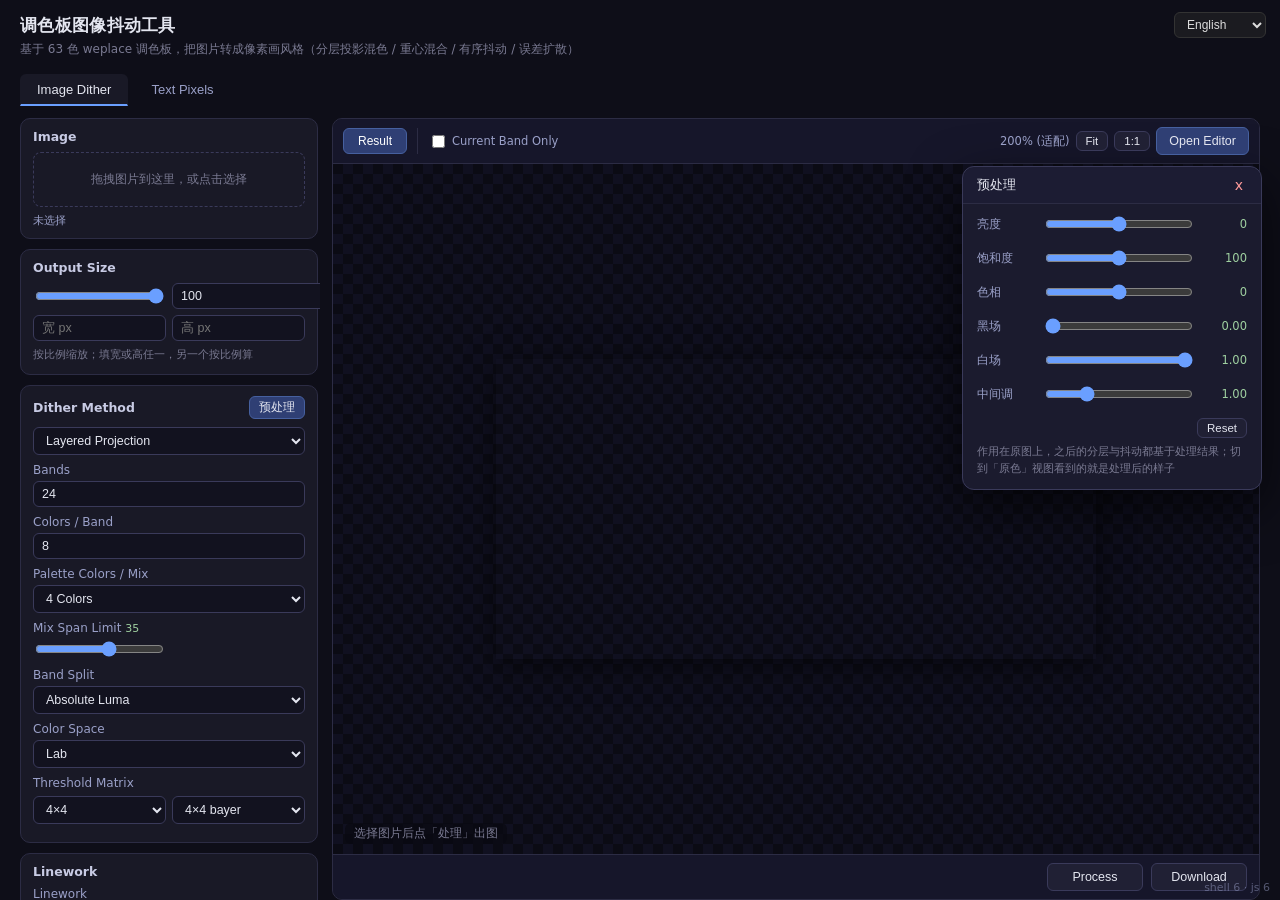
==== commit 15e2ef86: "Keep the dither in the mix-span fallback and split the line sliders The layered-projection fallback " ====
--- a/docs/index.html
+++ b/docs/index.html
@@ -8,8 +8,8 @@
   <!-- 外壳版本号：必须与 app.js 顶部的 SHELL_BUILD 相同。
        改完页面结构后跑 `python docs/update_asset_version.py --bump`，两处一起递增。
        app.js 拿它判断用户是不是加载到了缓存的旧 HTML。 -->
-  <script>window.__DITHER_SHELL__ = '5';</script>
-  <link rel="stylesheet" href="style.css?v=264a0a42">
+  <script>window.__DITHER_SHELL__ = '6';</script>
+  <link rel="stylesheet" href="style.css?v=98cbfab6">
 </head>
 <body>
   <header>
@@ -216,10 +216,16 @@
               </select>
             </div>
             <div class="row" style="margin-top:4px">
+              <span class="hint" style="min-width:76px">线条识别阈值</span>
+              <input type="range" id="projLineThresh" min="15" max="90" step="1" value="55" style="flex:1"
+                     title="决定哪些像素算线。细线模式：局部暗谷响应 ≥ 阈值才收，越大收得越少；整片暗部：局部最暗 L* &lt; 阈值才算暗区，越大暗区越大。切档位会把这里重置成该档默认值">
+              <span class="hint" id="projLineThreshVal" style="min-width:34px;text-align:right">55</span>
+            </div>
+            <div class="row" style="margin-top:4px">
               <span class="hint" style="min-width:76px">线色亮度上限</span>
-              <input type="range" id="projLineL" min="15" max="90" step="1" value="55" style="flex:1"
-                     title="只筛候选线色：暗线取 L* 更低的板内色，亮线取更高的。它不改变哪些像素被判成线——选区范围由上面的档位（弱 / 中 / 强 / 整片暗部）决定">
-              <span class="hint" id="projLineLVal" style="min-width:34px;text-align:right">55</span>
+              <input type="range" id="projLineColorL" min="15" max="90" step="1" value="55" style="flex:1"
+                     title="只筛候选线色：暗线取 L* 更低的板内色，亮线取更高的。不影响哪些像素被判成线">
+              <span class="hint" id="projLineColorLVal" style="min-width:34px;text-align:right">55</span>
             </div>
             <div class="row" style="margin-top:4px">
               <span class="hint" id="lineInfo">线 0 段</span>
@@ -545,10 +551,10 @@
   <div class="hint">拖动面板上的细线调整分界；两端固定。背景直方图标出像素落在哪。</div>
 </div>
 
-  <script src="delaunay.js?v=264a0a42"></script>
-  <script src="dither.js?v=264a0a42"></script>
-  <script src="textpixel.js?v=264a0a42"></script>
-  <script src="app.js?v=264a0a42"></script>
+  <script src="delaunay.js?v=98cbfab6"></script>
+  <script src="dither.js?v=98cbfab6"></script>
+  <script src="textpixel.js?v=98cbfab6"></script>
+  <script src="app.js?v=98cbfab6"></script>
 
 <div id="pickPalette" class="pick-palette hidden"></div>
 <!-- 外壳版本水印：报「看不到某功能」时先看这里的数字，对不上就是缓存了旧 HTML -->
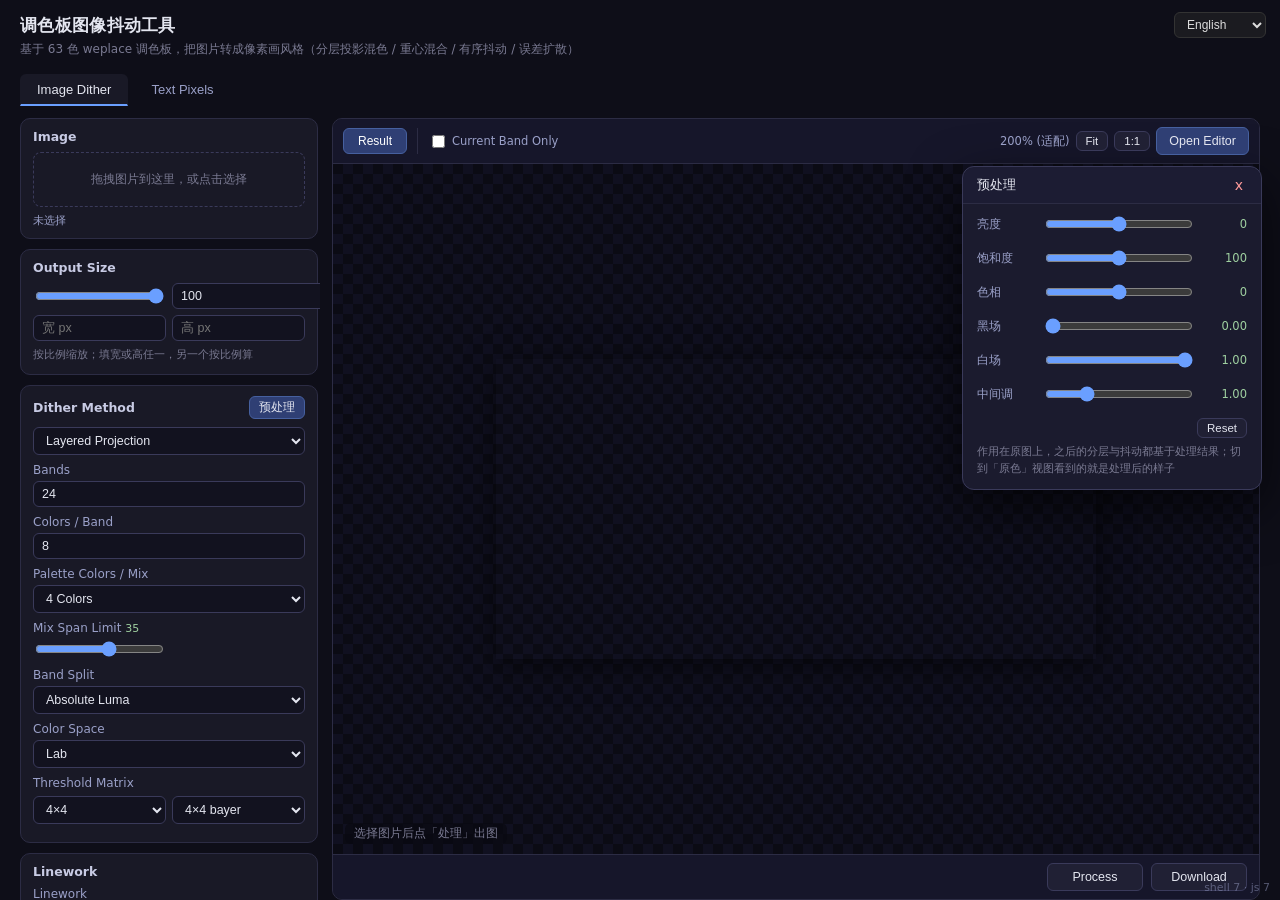
==== commit 1936a564: "Drop the line colour limit slider It only filtered candidate line colours, and on most images the ne" ====
--- a/docs/index.html
+++ b/docs/index.html
@@ -8,8 +8,8 @@
   <!-- 外壳版本号：必须与 app.js 顶部的 SHELL_BUILD 相同。
        改完页面结构后跑 `python docs/update_asset_version.py --bump`，两处一起递增。
        app.js 拿它判断用户是不是加载到了缓存的旧 HTML。 -->
-  <script>window.__DITHER_SHELL__ = '6';</script>
-  <link rel="stylesheet" href="style.css?v=98cbfab6">
+  <script>window.__DITHER_SHELL__ = '7';</script>
+  <link rel="stylesheet" href="style.css?v=864c91e8">
 </head>
 <body>
   <header>
@@ -220,12 +220,6 @@
               <input type="range" id="projLineThresh" min="15" max="90" step="1" value="55" style="flex:1"
                      title="决定哪些像素算线。细线模式：局部暗谷响应 ≥ 阈值才收，越大收得越少；整片暗部：局部最暗 L* &lt; 阈值才算暗区，越大暗区越大。切档位会把这里重置成该档默认值">
               <span class="hint" id="projLineThreshVal" style="min-width:34px;text-align:right">55</span>
-            </div>
-            <div class="row" style="margin-top:4px">
-              <span class="hint" style="min-width:76px">线色亮度上限</span>
-              <input type="range" id="projLineColorL" min="15" max="90" step="1" value="55" style="flex:1"
-                     title="只筛候选线色：暗线取 L* 更低的板内色，亮线取更高的。不影响哪些像素被判成线">
-              <span class="hint" id="projLineColorLVal" style="min-width:34px;text-align:right">55</span>
             </div>
             <div class="row" style="margin-top:4px">
               <span class="hint" id="lineInfo">线 0 段</span>
@@ -551,10 +545,10 @@
   <div class="hint">拖动面板上的细线调整分界；两端固定。背景直方图标出像素落在哪。</div>
 </div>
 
-  <script src="delaunay.js?v=98cbfab6"></script>
-  <script src="dither.js?v=98cbfab6"></script>
-  <script src="textpixel.js?v=98cbfab6"></script>
-  <script src="app.js?v=98cbfab6"></script>
+  <script src="delaunay.js?v=864c91e8"></script>
+  <script src="dither.js?v=864c91e8"></script>
+  <script src="textpixel.js?v=864c91e8"></script>
+  <script src="app.js?v=864c91e8"></script>
 
 <div id="pickPalette" class="pick-palette hidden"></div>
 <!-- 外壳版本水印：报「看不到某功能」时先看这里的数字，对不上就是缓存了旧 HTML -->
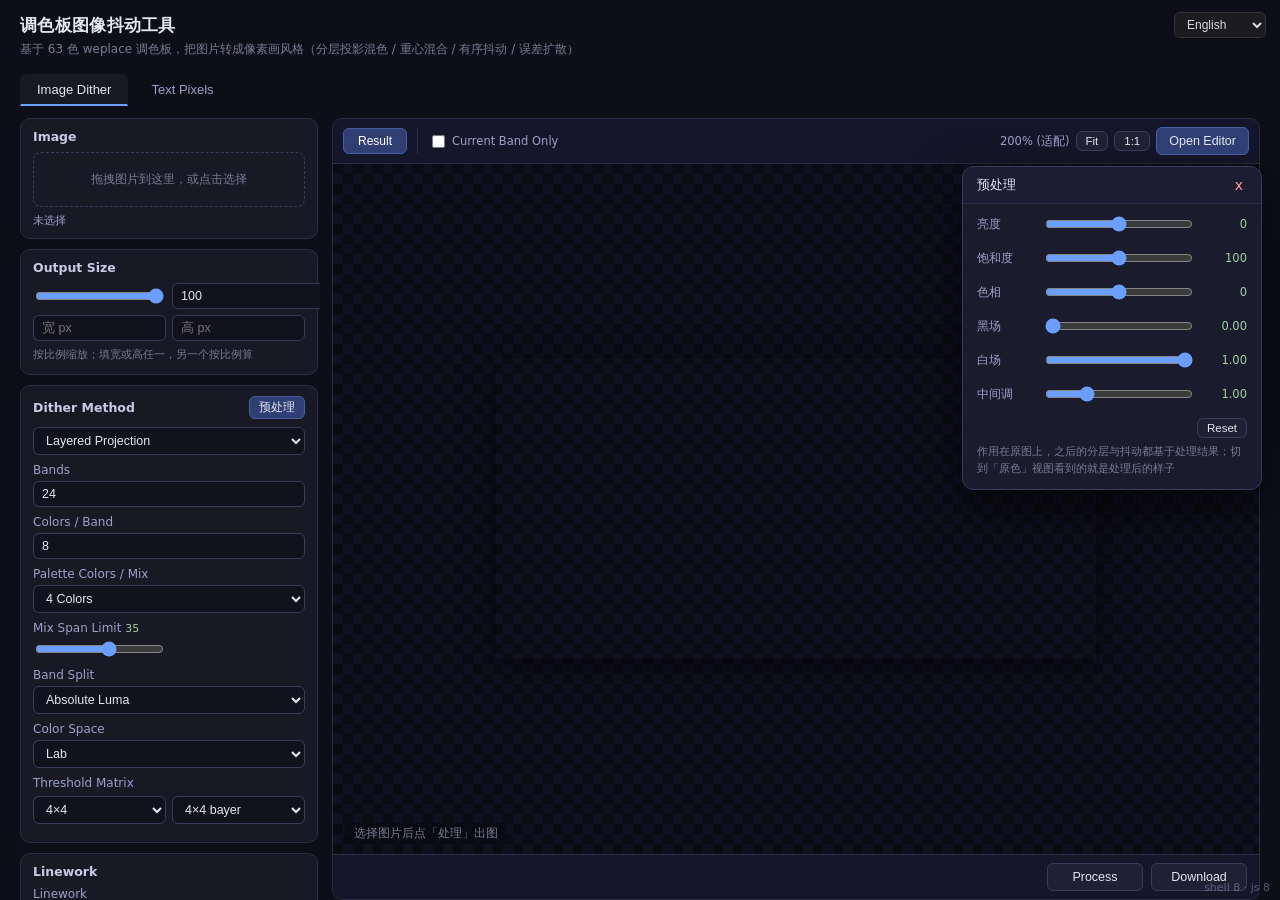
==== commit cb127036: "Add a 2x2 option for barycentric and bulk slot settings per band Barycentric hard-wired fillMatrixSe" ====
--- a/docs/index.html
+++ b/docs/index.html
@@ -8,8 +8,8 @@
   <!-- 外壳版本号：必须与 app.js 顶部的 SHELL_BUILD 相同。
        改完页面结构后跑 `python docs/update_asset_version.py --bump`，两处一起递增。
        app.js 拿它判断用户是不是加载到了缓存的旧 HTML。 -->
-  <script>window.__DITHER_SHELL__ = '7';</script>
-  <link rel="stylesheet" href="style.css?v=864c91e8">
+  <script>window.__DITHER_SHELL__ = '8';</script>
+  <link rel="stylesheet" href="style.css?v=30bea844">
 </head>
 <body>
   <header>
@@ -124,7 +124,13 @@
         <div id="baryParams" class="params hidden">
           <div class="field">
             <label data-i18n="阈值矩阵">阈值矩阵</label>
-            <select id="baryMatrix"></select>
+            <div class="row">
+              <select id="baryMatrixSize" style="flex:0 0 86px">
+                <option value="4" selected>4×4</option>
+                <option value="2">2×2</option>
+              </select>
+              <select id="baryMatrix" style="flex:1"></select>
+            </div>
           </div>
           <div class="field">
             <label>扰动强度 <span class="val" id="baryStrengthVal">64</span></label>
@@ -333,6 +339,7 @@
         <div class="card-head">
           <h3 data-i18n="这一层的颜色">这一层的颜色</h3>
           <span>
+            <button class="mini" id="bulkSlot" title="把方法 / 抖动参数一次套到本层所有颜色上">整层…</button>
             <button class="mini" id="addSlot" data-i18n="+ 颜色">+ 颜色</button>
             <button class="mini" id="importAuto" data-i18n="导入自动">导入自动</button>
           </span>
@@ -545,10 +552,34 @@
   <div class="hint">拖动面板上的细线调整分界；两端固定。背景直方图标出像素落在哪。</div>
 </div>
 
-  <script src="delaunay.js?v=864c91e8"></script>
-  <script src="dither.js?v=864c91e8"></script>
-  <script src="textpixel.js?v=864c91e8"></script>
-  <script src="app.js?v=864c91e8"></script>
+  <script src="delaunay.js?v=30bea844"></script>
+  <script src="dither.js?v=30bea844"></script>
+  <script src="textpixel.js?v=30bea844"></script>
+  <script src="app.js?v=30bea844"></script>
+
+<!-- ===================== 整层套用（把方法与抖动参数一次铺到本层所有颜色） ===================== -->
+<div id="bulkDialog" class="float-panel hidden">
+  <div class="fp-title"><span>整层套用 · 第 <span id="bulkBandNo">1</span> 层</span><span class="fp-close" id="bulkClose">x</span></div>
+  <div class="slot-dialog-body">
+    <label>方法
+      <select id="bulkMethod">
+        <option value="mix">混色</option>
+        <option value="ordered">有序</option>
+        <option value="ed">误差扩散</option>
+        <option value="error">一维扩散</option>
+        <option value="direct">直接投影</option>
+      </select></label>
+    <label>矩阵阶数
+      <select id="bulkMatrixSize"><option value="4" selected>4×4</option><option value="2">2×2</option></select></label>
+    <label>图案 <select id="bulkMatrixName"></select></label>
+    <label>强度 <input type="range" id="bulkStrength" min="0" max="128" value="64"></label>
+    <label class="full">扩散核 <select id="bulkFilter"></select></label>
+  </div>
+  <div class="row" style="justify-content:flex-end; padding:0 14px 8px">
+    <button class="mini primary" id="bulkApply">应用到本层全部颜色</button>
+  </div>
+  <div class="hint">只改方法与抖动参数，不动颜色、不动手绘。只想调某几个颜色就用单个颜色卡片。</div>
+</div>
 
 <div id="pickPalette" class="pick-palette hidden"></div>
 <!-- 外壳版本水印：报「看不到某功能」时先看这里的数字，对不上就是缓存了旧 HTML -->
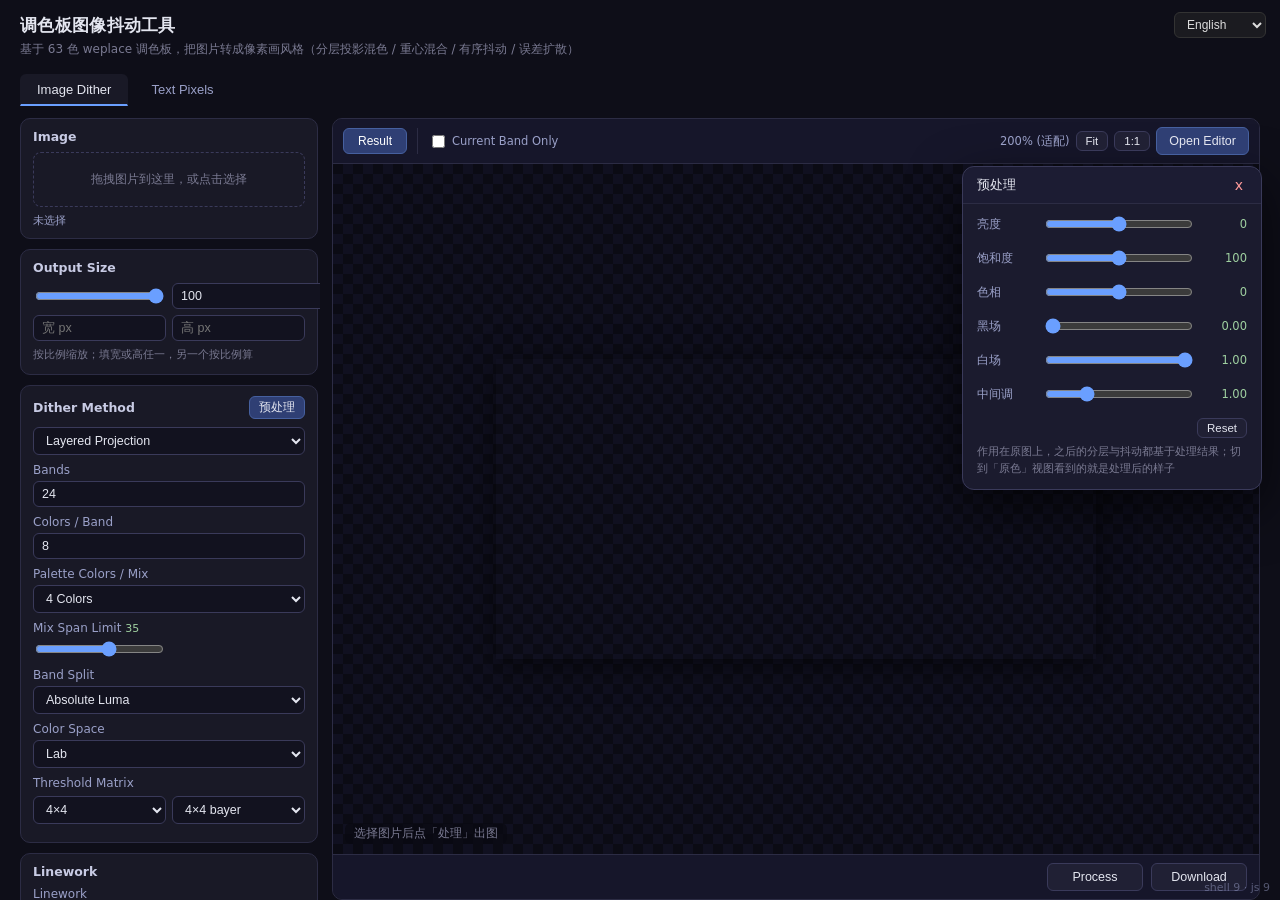
==== commit 5d939a80: "Apply the mix-span cap to dark pixels too The span guard carried an extra luma > 76 condition, meant" ====
--- a/docs/index.html
+++ b/docs/index.html
@@ -8,8 +8,8 @@
   <!-- 外壳版本号：必须与 app.js 顶部的 SHELL_BUILD 相同。
        改完页面结构后跑 `python docs/update_asset_version.py --bump`，两处一起递增。
        app.js 拿它判断用户是不是加载到了缓存的旧 HTML。 -->
-  <script>window.__DITHER_SHELL__ = '8';</script>
-  <link rel="stylesheet" href="style.css?v=30bea844">
+  <script>window.__DITHER_SHELL__ = '9';</script>
+  <link rel="stylesheet" href="style.css?v=252db04c">
 </head>
 <body>
   <header>
@@ -552,10 +552,10 @@
   <div class="hint">拖动面板上的细线调整分界；两端固定。背景直方图标出像素落在哪。</div>
 </div>
 
-  <script src="delaunay.js?v=30bea844"></script>
-  <script src="dither.js?v=30bea844"></script>
-  <script src="textpixel.js?v=30bea844"></script>
-  <script src="app.js?v=30bea844"></script>
+  <script src="delaunay.js?v=252db04c"></script>
+  <script src="dither.js?v=252db04c"></script>
+  <script src="textpixel.js?v=252db04c"></script>
+  <script src="app.js?v=252db04c"></script>
 
 <!-- ===================== 整层套用（把方法与抖动参数一次铺到本层所有颜色） ===================== -->
 <div id="bulkDialog" class="float-panel hidden">
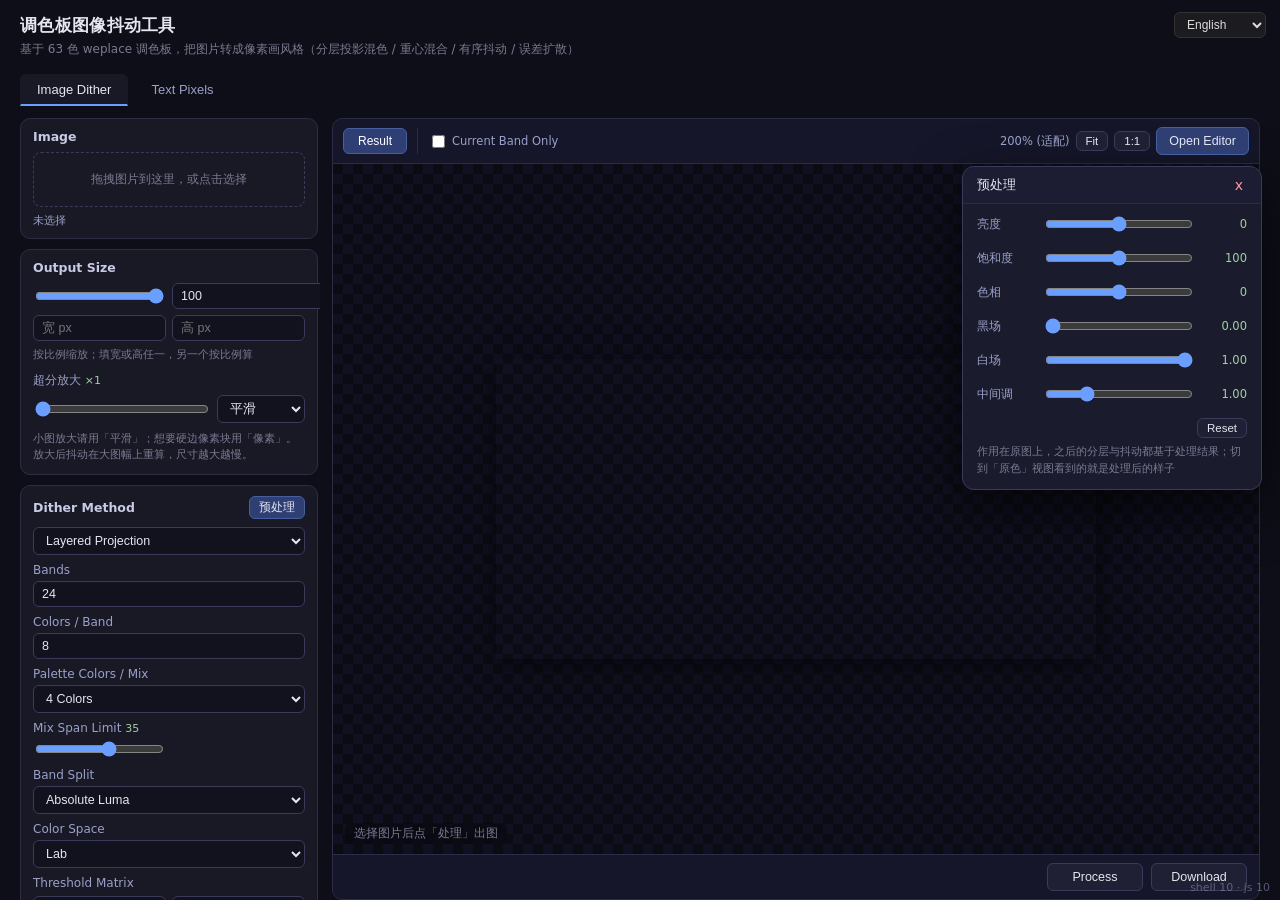
==== commit 03510fe0: "Add the upscale factor and resampling mode that was missed computeTarget multiplies by an integer fa" ====
--- a/docs/index.html
+++ b/docs/index.html
@@ -8,8 +8,8 @@
   <!-- 外壳版本号：必须与 app.js 顶部的 SHELL_BUILD 相同。
        改完页面结构后跑 `python docs/update_asset_version.py --bump`，两处一起递增。
        app.js 拿它判断用户是不是加载到了缓存的旧 HTML。 -->
-  <script>window.__DITHER_SHELL__ = '9';</script>
-  <link rel="stylesheet" href="style.css?v=252db04c">
+  <script>window.__DITHER_SHELL__ = '10';</script>
+  <link rel="stylesheet" href="style.css?v=9f54b8a9">
 </head>
 <body>
   <header>
@@ -51,6 +51,19 @@
           <input type="number" id="heightInput" placeholder="高 px" min="1" class="num wide">
         </div>
         <div class="hint">按比例缩放；填宽或高任一，另一个按比例算</div>
+        <div class="field" style="margin-top:8px">
+          <label>超分放大 <span class="val" id="upscaleVal">×1</span></label>
+          <div class="row">
+            <input type="range" id="upscale" min="1" max="8" step="1" value="1" style="flex:1"
+                   title="把上面算出的输出尺寸再乘这个倍数。×1 之外抖动会在放大的图幅上做，像素变多、耗时也成倍增加">
+            <select id="upscaleMode" style="flex:0 0 88px"
+                    title="平滑：双三次高质量插值放大（细节更多）；像素：最近邻放大（保留原始硬边，适合像素风源图）">
+              <option value="smooth" selected>平滑</option>
+              <option value="pixel">像素</option>
+            </select>
+          </div>
+        </div>
+        <div class="hint" id="upscaleHint">小图放大请用「平滑」；想要硬边像素块用「像素」。放大后抖动在大图幅上重算，尺寸越大越慢。</div>
       </section>
 
       <section class="card">
@@ -552,10 +565,10 @@
   <div class="hint">拖动面板上的细线调整分界；两端固定。背景直方图标出像素落在哪。</div>
 </div>
 
-  <script src="delaunay.js?v=252db04c"></script>
-  <script src="dither.js?v=252db04c"></script>
-  <script src="textpixel.js?v=252db04c"></script>
-  <script src="app.js?v=252db04c"></script>
+  <script src="delaunay.js?v=9f54b8a9"></script>
+  <script src="dither.js?v=9f54b8a9"></script>
+  <script src="textpixel.js?v=9f54b8a9"></script>
+  <script src="app.js?v=9f54b8a9"></script>
 
 <!-- ===================== 整层套用（把方法与抖动参数一次铺到本层所有颜色） ===================== -->
 <div id="bulkDialog" class="float-panel hidden">
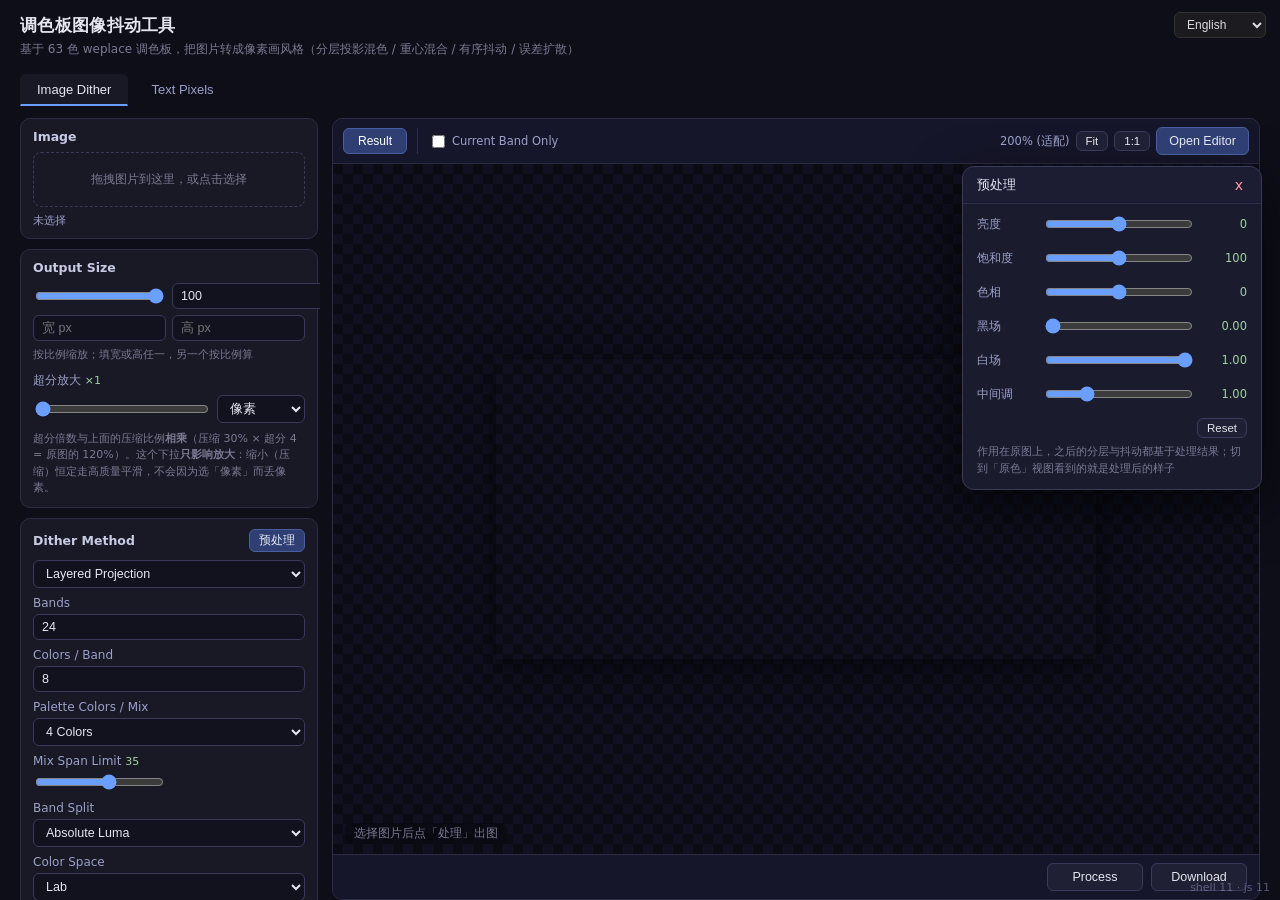
==== commit 1ab5799d: "Pick the resampling kernel by direction, not by a single switch The upscale mode used to govern both" ====
--- a/docs/index.html
+++ b/docs/index.html
@@ -8,8 +8,8 @@
   <!-- 外壳版本号：必须与 app.js 顶部的 SHELL_BUILD 相同。
        改完页面结构后跑 `python docs/update_asset_version.py --bump`，两处一起递增。
        app.js 拿它判断用户是不是加载到了缓存的旧 HTML。 -->
-  <script>window.__DITHER_SHELL__ = '10';</script>
-  <link rel="stylesheet" href="style.css?v=9f54b8a9">
+  <script>window.__DITHER_SHELL__ = '11';</script>
+  <link rel="stylesheet" href="style.css?v=31a3e0dc">
 </head>
 <body>
   <header>
@@ -57,13 +57,13 @@
             <input type="range" id="upscale" min="1" max="8" step="1" value="1" style="flex:1"
                    title="把上面算出的输出尺寸再乘这个倍数。×1 之外抖动会在放大的图幅上做，像素变多、耗时也成倍增加">
             <select id="upscaleMode" style="flex:0 0 88px"
-                    title="平滑：双三次高质量插值放大（细节更多）；像素：最近邻放大（保留原始硬边，适合像素风源图）">
-              <option value="smooth" selected>平滑</option>
-              <option value="pixel">像素</option>
+                    title="像素：最近邻放大，原样复制像素、不插值（默认）；平滑：双三次插值，只适合照片类源图，会把硬边糊掉">
+              <option value="pixel" selected>像素</option>
+              <option value="smooth">平滑</option>
             </select>
           </div>
         </div>
-        <div class="hint" id="upscaleHint">小图放大请用「平滑」；想要硬边像素块用「像素」。放大后抖动在大图幅上重算，尺寸越大越慢。</div>
+        <div class="hint" id="upscaleHint">超分倍数与上面的压缩比例<strong>相乘</strong>（压缩 30% × 超分 4 = 原图的 120%）。这个下拉<strong>只影响放大</strong>：缩小（压缩）恒定走高质量平滑，不会因为选「像素」而丢像素。</div>
       </section>
 
       <section class="card">
@@ -565,10 +565,10 @@
   <div class="hint">拖动面板上的细线调整分界；两端固定。背景直方图标出像素落在哪。</div>
 </div>
 
-  <script src="delaunay.js?v=9f54b8a9"></script>
-  <script src="dither.js?v=9f54b8a9"></script>
-  <script src="textpixel.js?v=9f54b8a9"></script>
-  <script src="app.js?v=9f54b8a9"></script>
+  <script src="delaunay.js?v=31a3e0dc"></script>
+  <script src="dither.js?v=31a3e0dc"></script>
+  <script src="textpixel.js?v=31a3e0dc"></script>
+  <script src="app.js?v=31a3e0dc"></script>
 
 <!-- ===================== 整层套用（把方法与抖动参数一次铺到本层所有颜色） ===================== -->
 <div id="bulkDialog" class="float-panel hidden">
